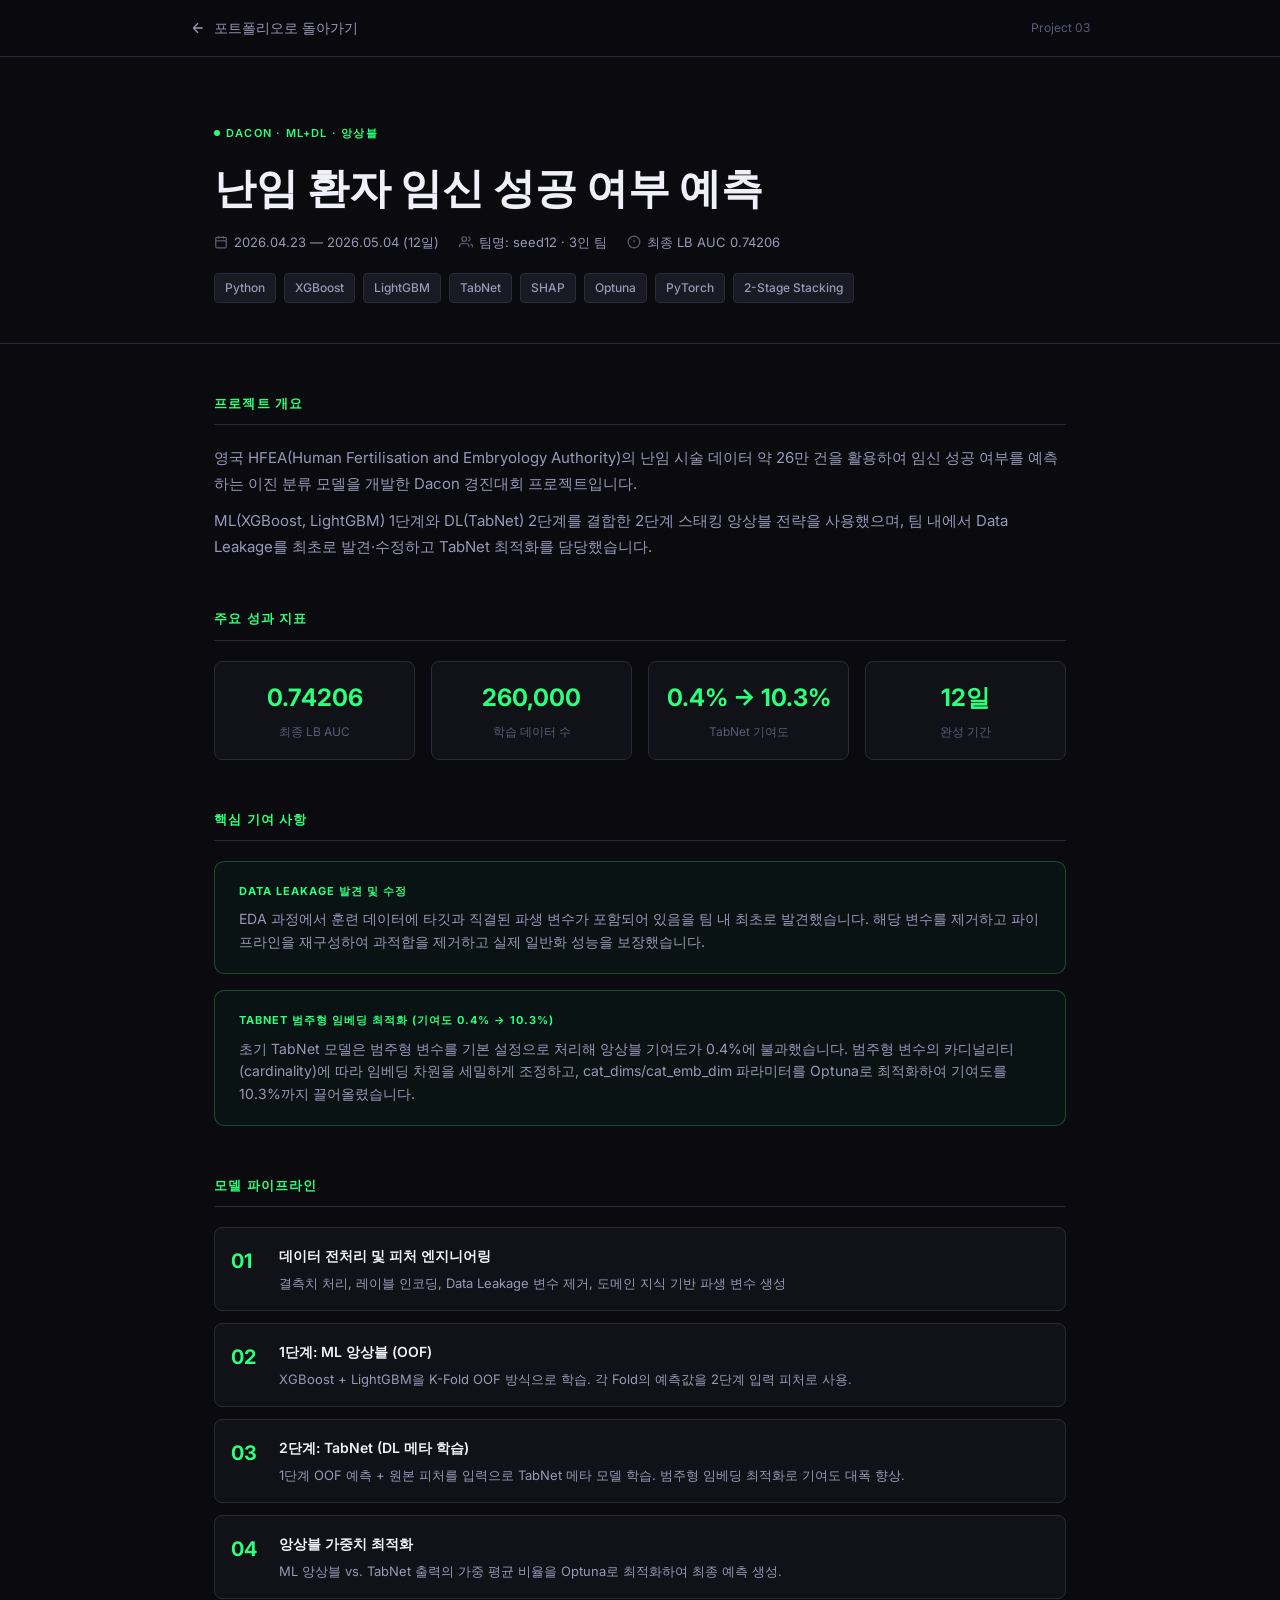
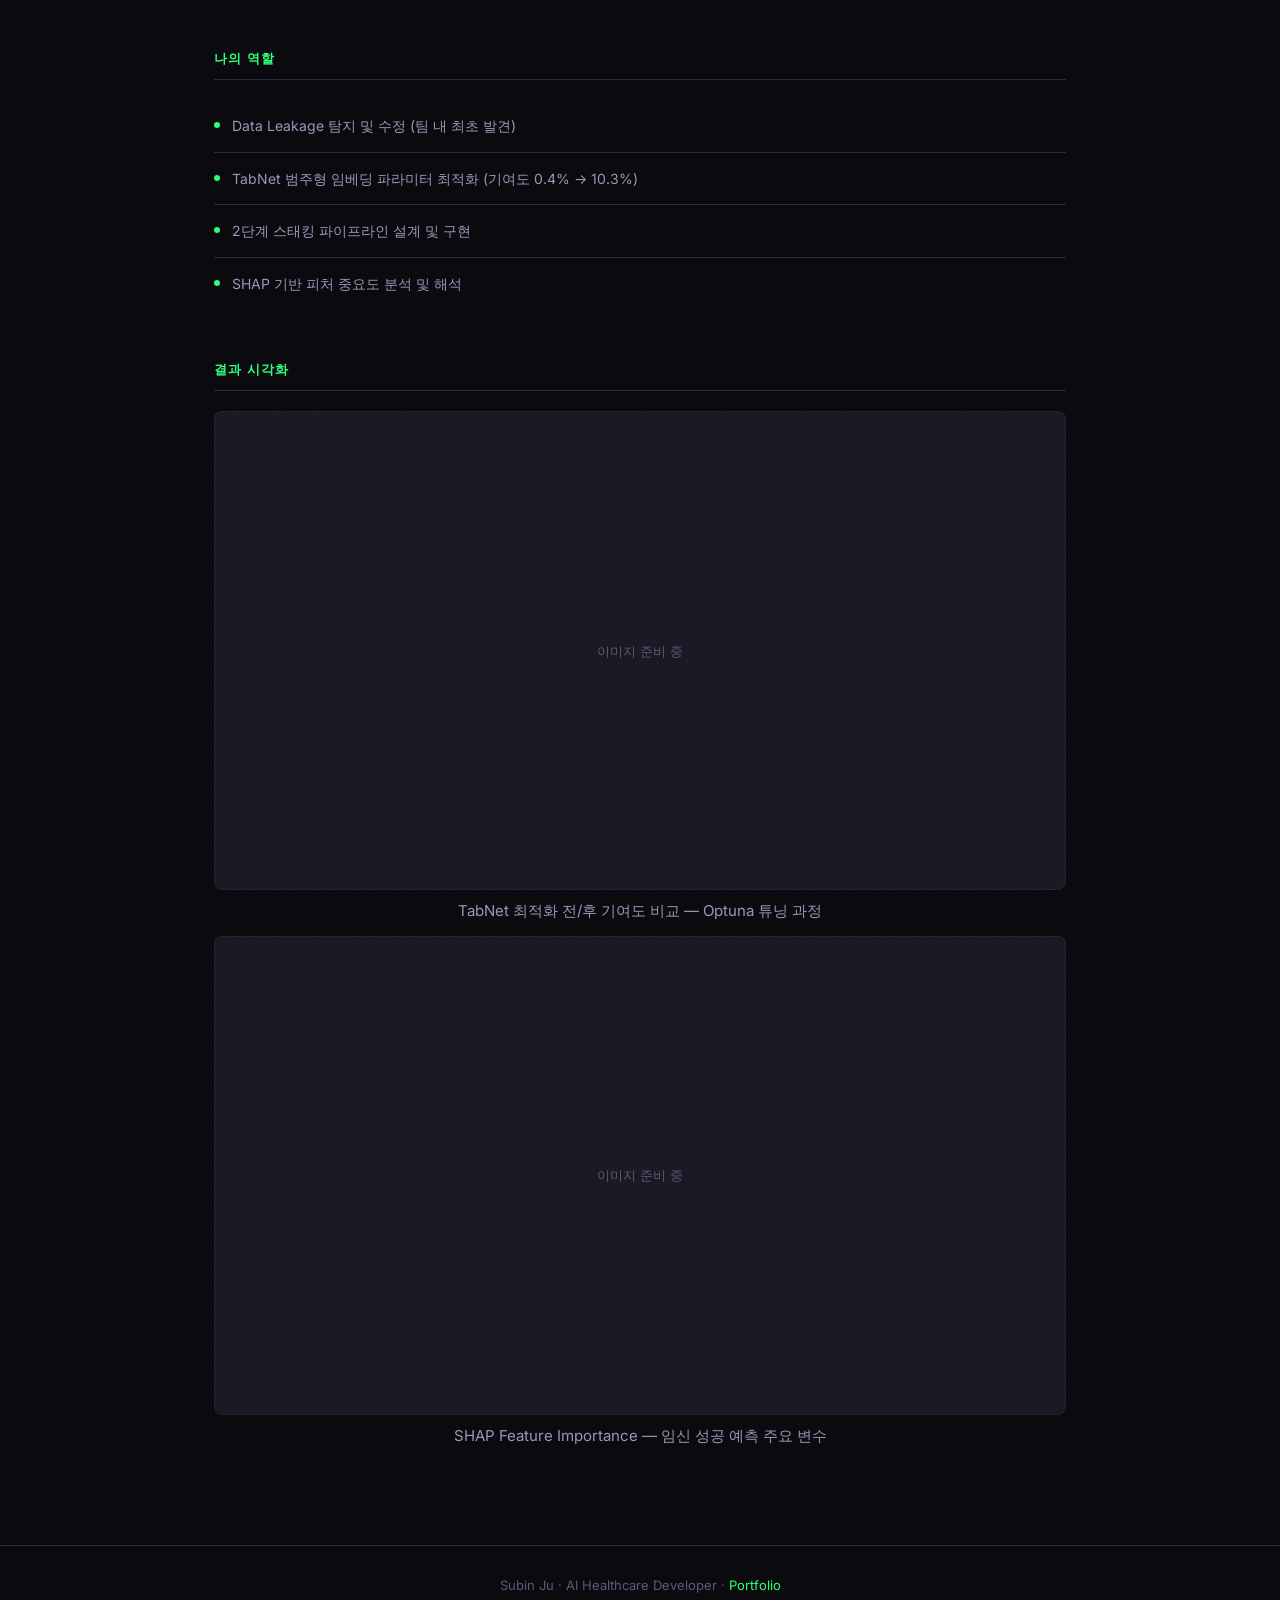
==== project3.html @ 325ad0e7 "포트폴리오 콘텐츠 전면 업데이트 및 프로젝트 세부 페이지 추가 - 타임라인: 학력 날짜·전공명 수정(편입 표기 제거), 실제 경력 3개 추가   (국립농업과학원, 동아시아바다공동체" ====
<!DOCTYPE html>
<html lang="ko">
<head>
  <meta charset="UTF-8">
  <meta name="viewport" content="width=device-width, initial-scale=1.0">
  <title>난임 환자 임신 성공 여부 예측 — Subin Ju</title>
  <link rel="preconnect" href="https://fonts.googleapis.com">
  <link href="https://fonts.googleapis.com/css2?family=Inter:wght@300;400;500;600;700&display=swap" rel="stylesheet">
  <style>
    *, *::before, *::after { box-sizing: border-box; margin: 0; padding: 0; }
    :root { --accent: #2cff7a; --bg: #0a0a0f; --surface: #111118; --surface2: #1a1a24; --border: #2a2a38; --text-1: #f0f0f8; --text-2: #9898b8; --text-3: #5a5a7a; }
    body { background: var(--bg); color: var(--text-1); font-family: 'Inter', sans-serif; line-height: 1.7; }
    a { color: var(--accent); text-decoration: none; }
    a:hover { text-decoration: underline; }

    .nav { position: sticky; top: 0; z-index: 100; background: rgba(10,10,15,0.85); backdrop-filter: blur(12px); border-bottom: 1px solid var(--border); padding: 0 24px; }
    .nav__inner { max-width: 900px; margin: 0 auto; height: 56px; display: flex; align-items: center; justify-content: space-between; }
    .nav__back { display: flex; align-items: center; gap: 8px; font-size: 14px; font-weight: 500; color: var(--text-2); transition: color 0.2s; }
    .nav__back:hover { color: var(--accent); text-decoration: none; }
    .nav__back svg { width: 16px; height: 16px; }
    .nav__badge { font-size: 12px; color: var(--text-3); }

    .container { max-width: 900px; margin: 0 auto; padding: 0 24px; }

    .hero { padding: 60px 0 40px; border-bottom: 1px solid var(--border); }
    .hero__badge { display: inline-flex; align-items: center; gap: 6px; font-size: 11px; font-weight: 600; letter-spacing: 1.2px; text-transform: uppercase; color: var(--accent); margin-bottom: 20px; }
    .hero__badge::before { content: ''; width: 6px; height: 6px; border-radius: 50%; background: var(--accent); }
    .hero__title { font-size: clamp(26px, 5vw, 42px); font-weight: 700; line-height: 1.25; margin-bottom: 16px; }
    .hero__meta { display: flex; flex-wrap: wrap; gap: 20px; margin-bottom: 20px; }
    .hero__meta-item { display: flex; align-items: center; gap: 6px; font-size: 13px; color: var(--text-2); }
    .hero__meta-item svg { width: 14px; height: 14px; opacity: 0.6; }
    .hero__tags { display: flex; flex-wrap: wrap; gap: 8px; }
    .tag { font-size: 12px; font-weight: 500; padding: 4px 10px; border-radius: 4px; background: var(--surface2); border: 1px solid var(--border); color: var(--text-2); }

    .content { padding: 48px 0; }
    .section { margin-bottom: 48px; }
    .section__title { font-size: 13px; font-weight: 600; letter-spacing: 1.2px; text-transform: uppercase; color: var(--accent); margin-bottom: 20px; padding-bottom: 10px; border-bottom: 1px solid var(--border); }
    .section p { font-size: 15px; color: var(--text-2); margin-bottom: 12px; }
    .section p:last-child { margin-bottom: 0; }

    .card { background: var(--surface); border: 1px solid var(--border); border-radius: 10px; padding: 24px; margin-bottom: 16px; }
    .card__title { font-size: 15px; font-weight: 600; color: var(--text-1); margin-bottom: 8px; }
    .card__body { font-size: 14px; color: var(--text-2); line-height: 1.7; }

    .highlight-box { background: rgba(44,255,122,0.04); border: 1px solid rgba(44,255,122,0.25); border-radius: 10px; padding: 20px 24px; margin-bottom: 16px; }
    .highlight-box__label { font-size: 11px; font-weight: 700; letter-spacing: 1px; text-transform: uppercase; color: var(--accent); margin-bottom: 8px; }
    .highlight-box__text { font-size: 14px; color: var(--text-2); line-height: 1.6; }

    .role-item { display: flex; gap: 12px; align-items: flex-start; padding: 14px 0; border-bottom: 1px solid var(--border); }
    .role-item:last-child { border-bottom: none; }
    .role-item__dot { width: 6px; height: 6px; border-radius: 50%; background: var(--accent); margin-top: 8px; flex-shrink: 0; }
    .role-item__text { font-size: 14px; color: var(--text-2); }

    .image-placeholder { width: 100%; aspect-ratio: 16/9; background: var(--surface2); border: 1px dashed var(--border); border-radius: 8px; display: flex; align-items: center; justify-content: center; color: var(--text-3); font-size: 13px; margin-bottom: 8px; }
    .image-caption { font-size: 12px; color: var(--text-3); text-align: center; margin-bottom: 20px; }

    .stat-row { display: flex; flex-wrap: wrap; gap: 16px; }
    .stat-box { flex: 1; min-width: 120px; background: var(--surface); border: 1px solid var(--border); border-radius: 8px; padding: 16px; text-align: center; }
    .stat-box__num { font-size: 24px; font-weight: 700; color: var(--accent); }
    .stat-box__label { font-size: 12px; color: var(--text-3); margin-top: 4px; }

    .pipeline-steps { display: grid; gap: 12px; }
    .pipeline-step { display: flex; gap: 16px; align-items: flex-start; background: var(--surface); border: 1px solid var(--border); border-radius: 8px; padding: 16px; }
    .pipeline-step__num { font-size: 20px; font-weight: 700; color: var(--accent); flex-shrink: 0; width: 32px; }
    .pipeline-step__content {}
    .pipeline-step__title { font-size: 14px; font-weight: 600; color: var(--text-1); margin-bottom: 4px; }
    .pipeline-step__body { font-size: 13px; color: var(--text-2); }

    footer { border-top: 1px solid var(--border); padding: 28px 24px; text-align: center; font-size: 13px; color: var(--text-3); }
  </style>
</head>
<body>

<nav class="nav">
  <div class="nav__inner">
    <a href="index.html" class="nav__back">
      <svg viewBox="0 0 24 24" fill="none" stroke="currentColor" stroke-width="2"><path d="M19 12H5M5 12l7-7M5 12l7 7"/></svg>
      포트폴리오로 돌아가기
    </a>
    <span class="nav__badge">Project 03</span>
  </div>
</nav>

<main>
  <section class="hero">
    <div class="container">
      <p class="hero__badge">Dacon · ML+DL · 앙상블</p>
      <h1 class="hero__title">난임 환자 임신 성공 여부 예측</h1>
      <div class="hero__meta">
        <span class="hero__meta-item">
          <svg viewBox="0 0 24 24" fill="none" stroke="currentColor" stroke-width="2"><rect x="3" y="4" width="18" height="18" rx="2"/><line x1="16" y1="2" x2="16" y2="6"/><line x1="8" y1="2" x2="8" y2="6"/><line x1="3" y1="10" x2="21" y2="10"/></svg>
          2026.04.23 — 2026.05.04 (12일)
        </span>
        <span class="hero__meta-item">
          <svg viewBox="0 0 24 24" fill="none" stroke="currentColor" stroke-width="2"><path d="M17 21v-2a4 4 0 0 0-4-4H5a4 4 0 0 0-4 4v2"/><circle cx="9" cy="7" r="4"/><path d="M23 21v-2a4 4 0 0 0-3-3.87"/><path d="M16 3.13a4 4 0 0 1 0 7.75"/></svg>
          팀명: seed12 · 3인 팀
        </span>
        <span class="hero__meta-item">
          <svg viewBox="0 0 24 24" fill="none" stroke="currentColor" stroke-width="2"><circle cx="12" cy="12" r="10"/><line x1="12" y1="8" x2="12" y2="12"/><line x1="12" y1="16" x2="12.01" y2="16"/></svg>
          최종 LB AUC 0.74206
        </span>
      </div>
      <div class="hero__tags">
        <span class="tag">Python</span>
        <span class="tag">XGBoost</span>
        <span class="tag">LightGBM</span>
        <span class="tag">TabNet</span>
        <span class="tag">SHAP</span>
        <span class="tag">Optuna</span>
        <span class="tag">PyTorch</span>
        <span class="tag">2-Stage Stacking</span>
      </div>
    </div>
  </section>

  <div class="content">
    <div class="container">

      <section class="section">
        <h2 class="section__title">프로젝트 개요</h2>
        <p>영국 HFEA(Human Fertilisation and Embryology Authority)의 난임 시술 데이터 약 26만 건을 활용하여 임신 성공 여부를 예측하는 이진 분류 모델을 개발한 Dacon 경진대회 프로젝트입니다.</p>
        <p>ML(XGBoost, LightGBM) 1단계와 DL(TabNet) 2단계를 결합한 2단계 스태킹 앙상블 전략을 사용했으며, 팀 내에서 Data Leakage를 최초로 발견·수정하고 TabNet 최적화를 담당했습니다.</p>
      </section>

      <section class="section">
        <h2 class="section__title">주요 성과 지표</h2>
        <div class="stat-row">
          <div class="stat-box"><div class="stat-box__num">0.74206</div><div class="stat-box__label">최종 LB AUC</div></div>
          <div class="stat-box"><div class="stat-box__num">260,000</div><div class="stat-box__label">학습 데이터 수</div></div>
          <div class="stat-box"><div class="stat-box__num">0.4% → 10.3%</div><div class="stat-box__label">TabNet 기여도</div></div>
          <div class="stat-box"><div class="stat-box__num">12일</div><div class="stat-box__label">완성 기간</div></div>
        </div>
      </section>

      <section class="section">
        <h2 class="section__title">핵심 기여 사항</h2>
        <div class="highlight-box">
          <div class="highlight-box__label">Data Leakage 발견 및 수정</div>
          <div class="highlight-box__text">EDA 과정에서 훈련 데이터에 타깃과 직결된 파생 변수가 포함되어 있음을 팀 내 최초로 발견했습니다. 해당 변수를 제거하고 파이프라인을 재구성하여 과적합을 제거하고 실제 일반화 성능을 보장했습니다.</div>
        </div>
        <div class="highlight-box">
          <div class="highlight-box__label">TabNet 범주형 임베딩 최적화 (기여도 0.4% → 10.3%)</div>
          <div class="highlight-box__text">초기 TabNet 모델은 범주형 변수를 기본 설정으로 처리해 앙상블 기여도가 0.4%에 불과했습니다. 범주형 변수의 카디널리티(cardinality)에 따라 임베딩 차원을 세밀하게 조정하고, cat_dims/cat_emb_dim 파라미터를 Optuna로 최적화하여 기여도를 10.3%까지 끌어올렸습니다.</div>
        </div>
      </section>

      <section class="section">
        <h2 class="section__title">모델 파이프라인</h2>
        <div class="pipeline-steps">
          <div class="pipeline-step">
            <div class="pipeline-step__num">01</div>
            <div class="pipeline-step__content">
              <div class="pipeline-step__title">데이터 전처리 및 피처 엔지니어링</div>
              <div class="pipeline-step__body">결측치 처리, 레이블 인코딩, Data Leakage 변수 제거, 도메인 지식 기반 파생 변수 생성</div>
            </div>
          </div>
          <div class="pipeline-step">
            <div class="pipeline-step__num">02</div>
            <div class="pipeline-step__content">
              <div class="pipeline-step__title">1단계: ML 앙상블 (OOF)</div>
              <div class="pipeline-step__body">XGBoost + LightGBM을 K-Fold OOF 방식으로 학습. 각 Fold의 예측값을 2단계 입력 피처로 사용.</div>
            </div>
          </div>
          <div class="pipeline-step">
            <div class="pipeline-step__num">03</div>
            <div class="pipeline-step__content">
              <div class="pipeline-step__title">2단계: TabNet (DL 메타 학습)</div>
              <div class="pipeline-step__body">1단계 OOF 예측 + 원본 피처를 입력으로 TabNet 메타 모델 학습. 범주형 임베딩 최적화로 기여도 대폭 향상.</div>
            </div>
          </div>
          <div class="pipeline-step">
            <div class="pipeline-step__num">04</div>
            <div class="pipeline-step__content">
              <div class="pipeline-step__title">앙상블 가중치 최적화</div>
              <div class="pipeline-step__body">ML 앙상블 vs. TabNet 출력의 가중 평균 비율을 Optuna로 최적화하여 최종 예측 생성.</div>
            </div>
          </div>
        </div>
      </section>

      <section class="section">
        <h2 class="section__title">나의 역할</h2>
        <div class="role-item"><div class="role-item__dot"></div><div class="role-item__text">Data Leakage 탐지 및 수정 (팀 내 최초 발견)</div></div>
        <div class="role-item"><div class="role-item__dot"></div><div class="role-item__text">TabNet 범주형 임베딩 파라미터 최적화 (기여도 0.4% → 10.3%)</div></div>
        <div class="role-item"><div class="role-item__dot"></div><div class="role-item__text">2단계 스태킹 파이프라인 설계 및 구현</div></div>
        <div class="role-item"><div class="role-item__dot"></div><div class="role-item__text">SHAP 기반 피처 중요도 분석 및 해석</div></div>
      </section>

      <section class="section">
        <h2 class="section__title">결과 시각화</h2>
        <div class="image-placeholder">이미지 준비 중</div>
        <p class="image-caption">TabNet 최적화 전/후 기여도 비교 — Optuna 튜닝 과정</p>
        <div class="image-placeholder">이미지 준비 중</div>
        <p class="image-caption">SHAP Feature Importance — 임신 성공 예측 주요 변수</p>
      </section>

    </div>
  </div>
</main>

<footer>
  <p>Subin Ju · AI Healthcare Developer · <a href="index.html">Portfolio</a></p>
</footer>

</body>
</html>
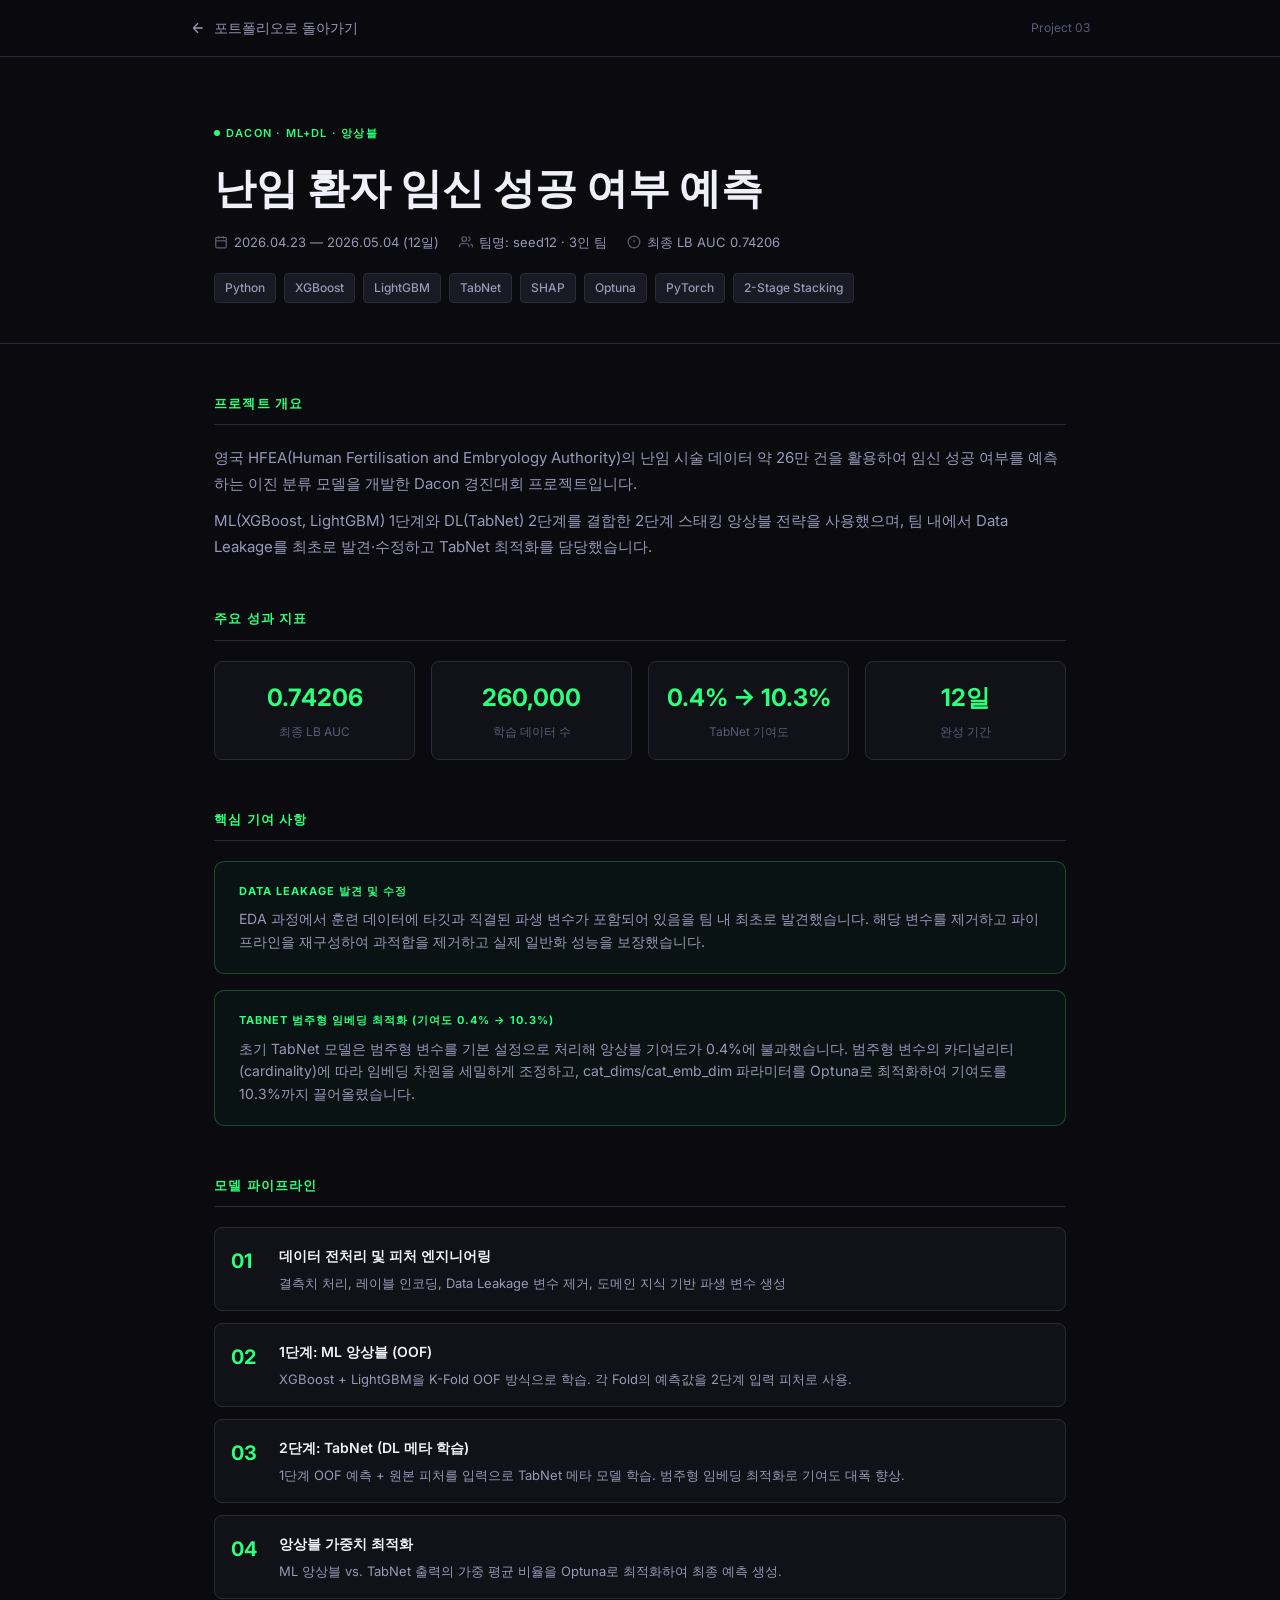
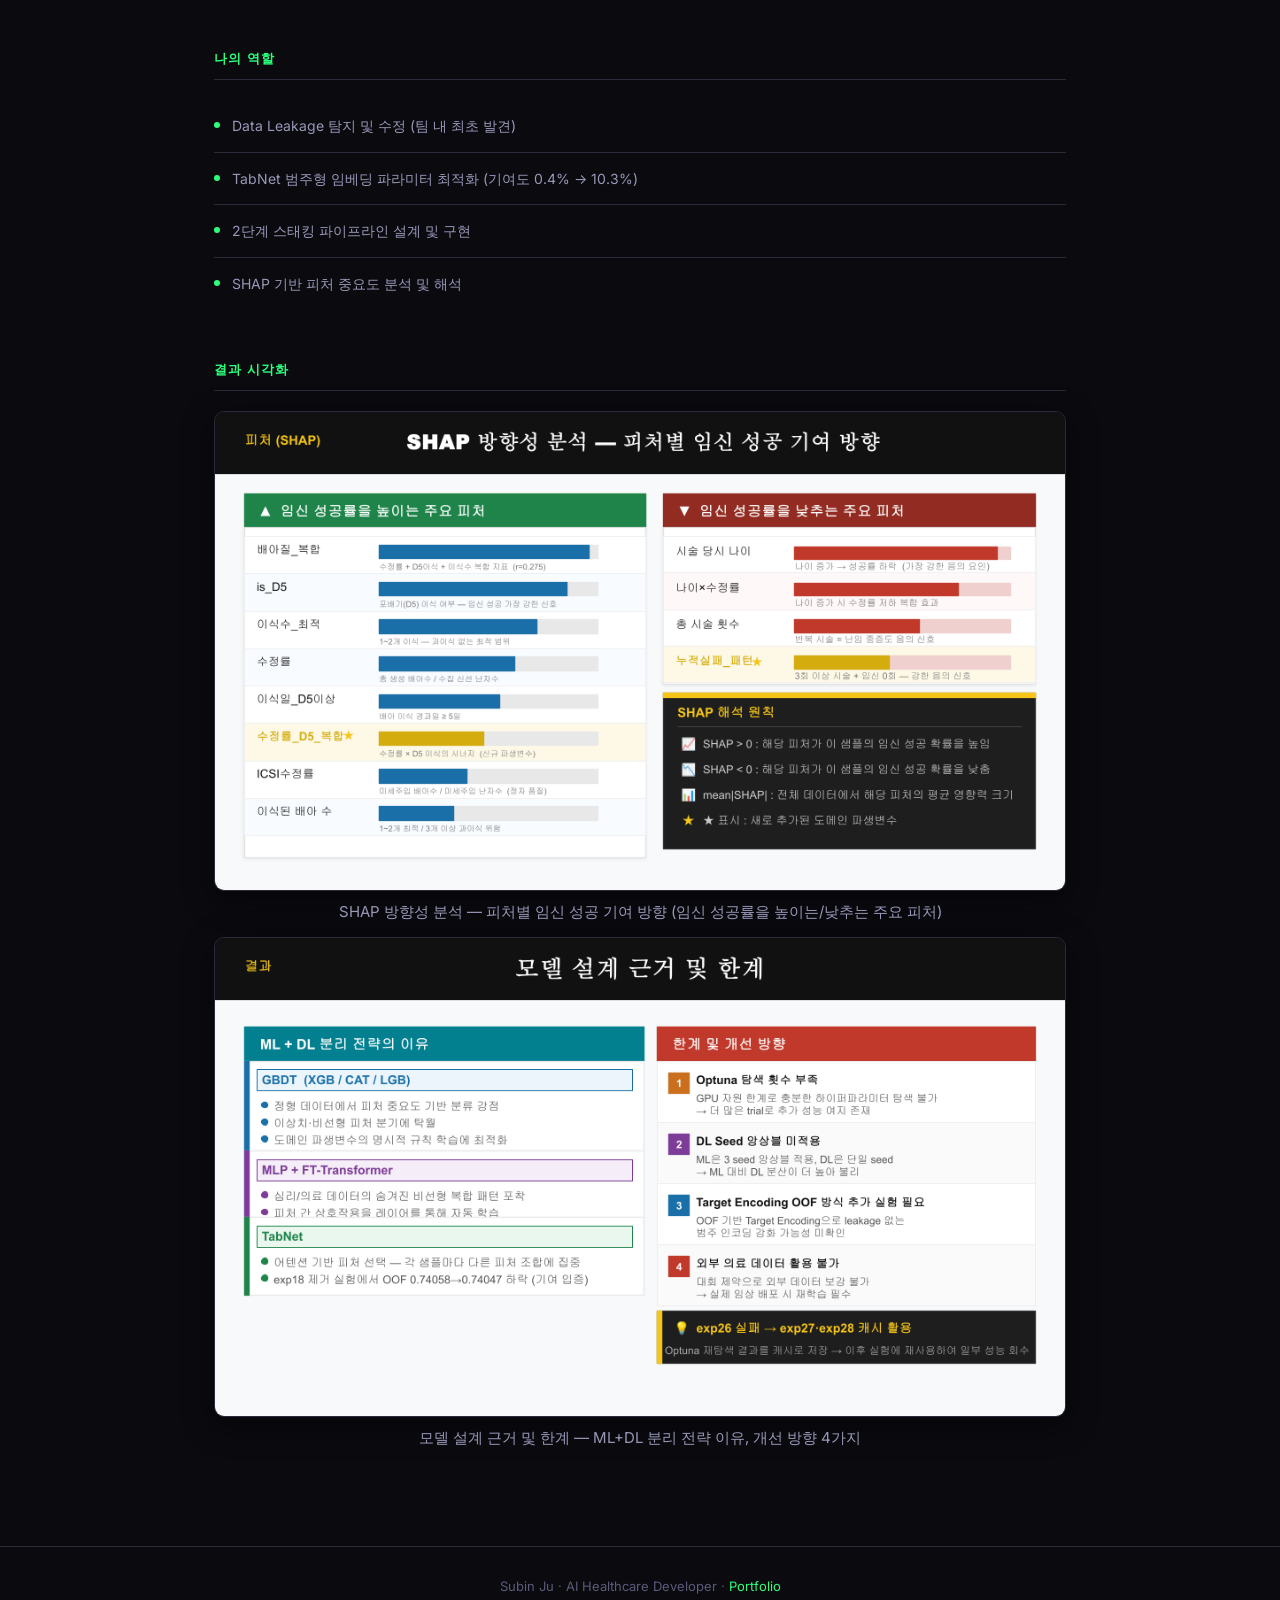
==== commit 232990e3: "프로젝트 세부 페이지 이미지 추가 및 기능 개선 - project4.html: All4Health 서비스 스크린샷 4장 추가, 라이트박스(줌·드래그) 구현 - project3.ht" ====
--- a/project3.html
+++ b/project3.html
@@ -67,6 +67,14 @@
     .pipeline-step__body { font-size: 13px; color: var(--text-2); }
 
     footer { border-top: 1px solid var(--border); padding: 28px 24px; text-align: center; font-size: 13px; color: var(--text-3); }
+    .image-caption { font-size: 12px; color: var(--text-3); text-align: center; margin-bottom: 28px; }
+    .screen-img { width: 100%; border-radius: 10px; border: 1px solid var(--border); display: block; margin-bottom: 8px; box-shadow: 0 8px 32px rgba(0,0,0,0.4); cursor: zoom-in; transition: opacity 0.2s; }
+    .screen-img:hover { opacity: 0.88; }
+    .lightbox { display: none; position: fixed; inset: 0; z-index: 9999; background: rgba(0,0,0,0.92); align-items: center; justify-content: center; padding: 24px; }
+    .lightbox.open { display: flex; }
+    .lightbox__img { max-width: 100%; max-height: 90vh; border-radius: 8px; box-shadow: 0 24px 80px rgba(0,0,0,0.7); object-fit: contain; }
+    .lightbox__close { position: fixed; top: 20px; right: 24px; width: 40px; height: 40px; display: flex; align-items: center; justify-content: center; background: rgba(255,255,255,0.1); border: none; border-radius: 50%; color: #fff; font-size: 20px; cursor: pointer; transition: background 0.2s; }
+    .lightbox__close:hover { background: rgba(44,255,122,0.25); }
   </style>
 </head>
 <body>
@@ -188,10 +196,10 @@
 
       <section class="section">
         <h2 class="section__title">결과 시각화</h2>
-        <div class="image-placeholder">이미지 준비 중</div>
-        <p class="image-caption">TabNet 최적화 전/후 기여도 비교 — Optuna 튜닝 과정</p>
-        <div class="image-placeholder">이미지 준비 중</div>
-        <p class="image-caption">SHAP Feature Importance — 임신 성공 예측 주요 변수</p>
+        <img src="images/shap_slide.png" alt="SHAP 방향성 분석 — 피처별 임신 성공 기여 방향" class="screen-img">
+        <p class="image-caption">SHAP 방향성 분석 — 피처별 임신 성공 기여 방향 (임신 성공률을 높이는/낮추는 주요 피처)</p>
+        <img src="images/design_rationale_slide.png" alt="모델 설계 근거 및 한계" class="screen-img">
+        <p class="image-caption">모델 설계 근거 및 한계 — ML+DL 분리 전략 이유, 개선 방향 4가지</p>
       </section>
 
     </div>
@@ -202,5 +210,79 @@
   <p>Subin Ju · AI Healthcare Developer · <a href="index.html">Portfolio</a></p>
 </footer>
 
+<div class="lightbox" id="lightbox">
+  <button class="lightbox__close" id="lightbox-close">✕</button>
+  <img class="lightbox__img" id="lightbox-img" src="" alt="">
+</div>
+
+<script>
+  const lightbox    = document.getElementById('lightbox');
+  const lightboxImg = document.getElementById('lightbox-img');
+
+  let scale = 1, tx = 0, ty = 0;
+  let isDragging = false, wasDragging = false;
+  let startMouseX, startMouseY, startTx, startTy;
+
+  function applyTransform() {
+    lightboxImg.style.transform = `translate(${tx}px, ${ty}px) scale(${scale})`;
+    lightboxImg.style.cursor = scale > 1 ? (isDragging ? 'grabbing' : 'grab') : 'zoom-in';
+  }
+
+  function resetZoom() { scale = 1; tx = 0; ty = 0; applyTransform(); }
+
+  function openLightbox(img) {
+    lightboxImg.src = img.src;
+    lightboxImg.alt = img.alt;
+    lightbox.classList.add('open');
+    document.body.style.overflow = 'hidden';
+    resetZoom();
+  }
+
+  function closeLightbox() {
+    lightbox.classList.remove('open');
+    document.body.style.overflow = '';
+    resetZoom();
+  }
+
+  document.querySelectorAll('.screen-img').forEach(img => {
+    img.addEventListener('click', () => openLightbox(img));
+  });
+
+  lightbox.addEventListener('wheel', e => {
+    e.preventDefault();
+    const prevScale = scale;
+    const factor = e.deltaY < 0 ? 1.12 : 1 / 1.12;
+    scale = Math.min(Math.max(scale * factor, 0.5), 6);
+    const rect = lightboxImg.getBoundingClientRect();
+    const ox = e.clientX - (rect.left + rect.width  / 2);
+    const oy = e.clientY - (rect.top  + rect.height / 2);
+    tx += ox * (1 - scale / prevScale);
+    ty += oy * (1 - scale / prevScale);
+    applyTransform();
+  }, { passive: false });
+
+  lightboxImg.addEventListener('mousedown', e => {
+    if (scale <= 1) return;
+    isDragging = true; wasDragging = false;
+    startMouseX = e.clientX; startMouseY = e.clientY;
+    startTx = tx; startTy = ty;
+    applyTransform(); e.preventDefault();
+  });
+
+  window.addEventListener('mousemove', e => {
+    if (!isDragging) return;
+    wasDragging = true;
+    tx = startTx + (e.clientX - startMouseX);
+    ty = startTy + (e.clientY - startMouseY);
+    applyTransform();
+  });
+
+  window.addEventListener('mouseup', () => { isDragging = false; applyTransform(); });
+  lightboxImg.addEventListener('dblclick', resetZoom);
+  document.getElementById('lightbox-close').addEventListener('click', closeLightbox);
+  lightbox.addEventListener('click', e => { if (e.target === lightbox && !wasDragging) closeLightbox(); wasDragging = false; });
+  document.addEventListener('keydown', e => { if (e.key === 'Escape') closeLightbox(); });
+</script>
+
 </body>
 </html>
